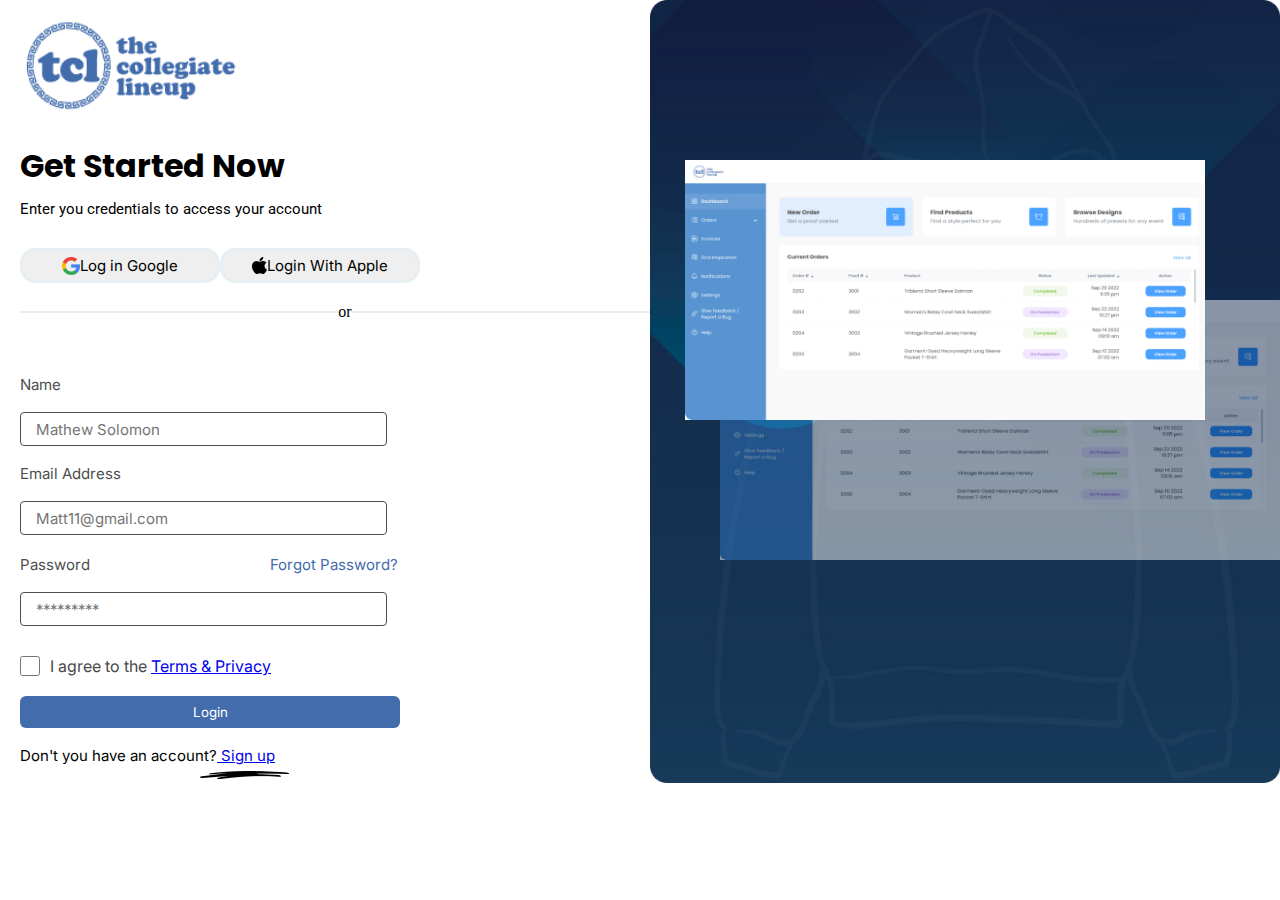
==== index.html @ 04aa2e56 "initial commit" ====
<!DOCTYPE html>
<html lang="en">
<head>
    <meta charset="UTF-8">
    <meta name="viewport" content="width=device-width, initial-scale=1.0">
    <title>TCL Home</title>
    <link rel="stylesheet" href="index.css">
    <link href='https://fonts.googleapis.com/css?family=Poppins' rel='stylesheet'>
    <link href='https://fonts.googleapis.com/css?family=Roboto' rel='stylesheet'>
    <link href='https://fonts.googleapis.com/css?family=Inter' rel='stylesheet'>
</head>
<body>
       <div class="grid">
        <div class="left">
            <img class="logo" src="Logo png.png" alt="">
            <h1 class="main-header">Get Started Now</h1>
            <p class="para">Enter you credentials to access your account</p>
            <div class="buttons">
                <div class="google"><button class="btn1"><img src="logos_google-icon.png" alt=""><p>Log in Google</p></button></div>
                <div class="apple"><button class="btn1"><img src="Vector.png" alt=""><p>Login With Apple</button></div>
            </div>
            <div class="hrline">
                <hr style="width: 20px; margin: auto;">
               <p>or</p>
                <hr style=" margin: auto;">
            </div>
            <br><br><br>
            <p class="name">Name</p>
            <br>
            <input class="name-input" type="text" placeholder="Mathew Solomon">
            <br><br>
            <p class="name">Email Address</p>
            <br>
            <input class="name-input" type="email" placeholder="Matt11@gmail.com">
            <br>
            <div class="forgetPass">
                <p class="name">Password</p>
                <p class="forget">Forgot Password?</p>
            </div>
            
            <p></p>
            <br>
            <input class="name-input" type="password" placeholder="*********">
            <br>
            <div class="termCond">
                <input type="checkbox">
                <p>I agree to the <a href="#">Terms & Privacy</a></p>
            </div>
            <div class="login">
                <Button>Login</Button>
            </div>
            <br>
            <p class="dont">Don't you have an account?<a href="#"> Sign up</a></p>
            <img class="sign" src="Group.jpg" alt="sign">
            </div>
             
        <div class="right">
                <img class="img11" src="image 11.jpg">
                <img class="img12" src="image 12.jpg">
        </div>
    </div>
</body>
</html>
---- index.css ----
*{
    margin: 0;
    padding: 0;
}
.grid{
    margin-left: 20px;
    display: grid;
    grid-template-columns: 1fr 1fr;
}
.left{
    width: auto;
}
.logo{
    width: 222px;
    height: 93px;
    margin-top: 20px;
}
.main-header{
    margin-top: 25px;
    font-family: Poppins;
    color: #000000;
}
.para{
    font-size: 15px;
    margin-top: 10px;
    font-family: Roboto;
}
.buttons{
    padding-right: 30px;
    display: flex;
    margin-top: 30px;
}
.btn1{
    justify-content: center;
    align-items: center;
    display: flex;
    text-align: center;
    border:3px solid #E7EFF3;
    border-radius: 15px;
    width: 200px;
    height:35px;
    font-family: Inter;
    font-size: 15px;

}
.btn2{
    text-align: center;
    border:3px solid #E7EFF3;
    border-radius: 15px;
    width: 200px;
    height:50px;
    font-family: Inter;
    font-size: 15px;

}
.hr{
    display: flex;
}
.hrline{
    margin-top: 20px;
    display: flex;
}
.hrline hr{
       border: .5px #E7EFF3 solid;
        flex-grow: 1;
}
.hrline hr p{
    font-size: 15px;
    text-align: center;
    font-family: Inter;
}
.name{
    font-size: 15px;
    font-family: Inter;
    color: #4E4E4E;
}
.name-input{
    border-radius: 4px;
    padding-left: 15px;
    font-family: Inter;
    border:1px #4E4E4E solid;
    width: 350px;
    height: 32px;
    font-size: 15px;
}
.forgetPass{
    font-family: Inter;
    margin-top: 20px;
    display: flex;
}
.forget{
    font-size: 15px;
    color: #436CAD;

    padding-left: 180px;
}
.termCond{
    margin-top: 30px;
    display: flex;
}
.termCond input{

    border: 6px #494949 solid;
    width: 20px;
    height: 20px;
}
.termCond p{
    margin-left: 10px;
     font-family: Inter;
     color: #494949;
}
.login button{
    border: 0px white;
    margin-top: 20px;
    color: white;
    font-family: Inter;
    background-color:#436CAD;
    text-align: center;
    width: 380px;
    height: 32px;
    border-radius: 6px;
}
.dont{
    font-family: Inter;
    font-size: 15px;
}
.sign{
    margin-left: 180px;
}
/* Right */
.right{
    background-size: cover;
    background-image: url("./Background.jpg");
    background-repeat: no-repeat;
}
.img11{
    position: absolute;
    z-index: 1;
    margin-top: 300px;
    margin-left: 70px;
    width: 560px;
    height: 260px;
    opacity: 0.5;
}
.img12{
    position: absolute;
    margin-top: 160px;
    margin-left: 35px;
    width: 520px;
    height: 260px;
    z-index: 3;
}
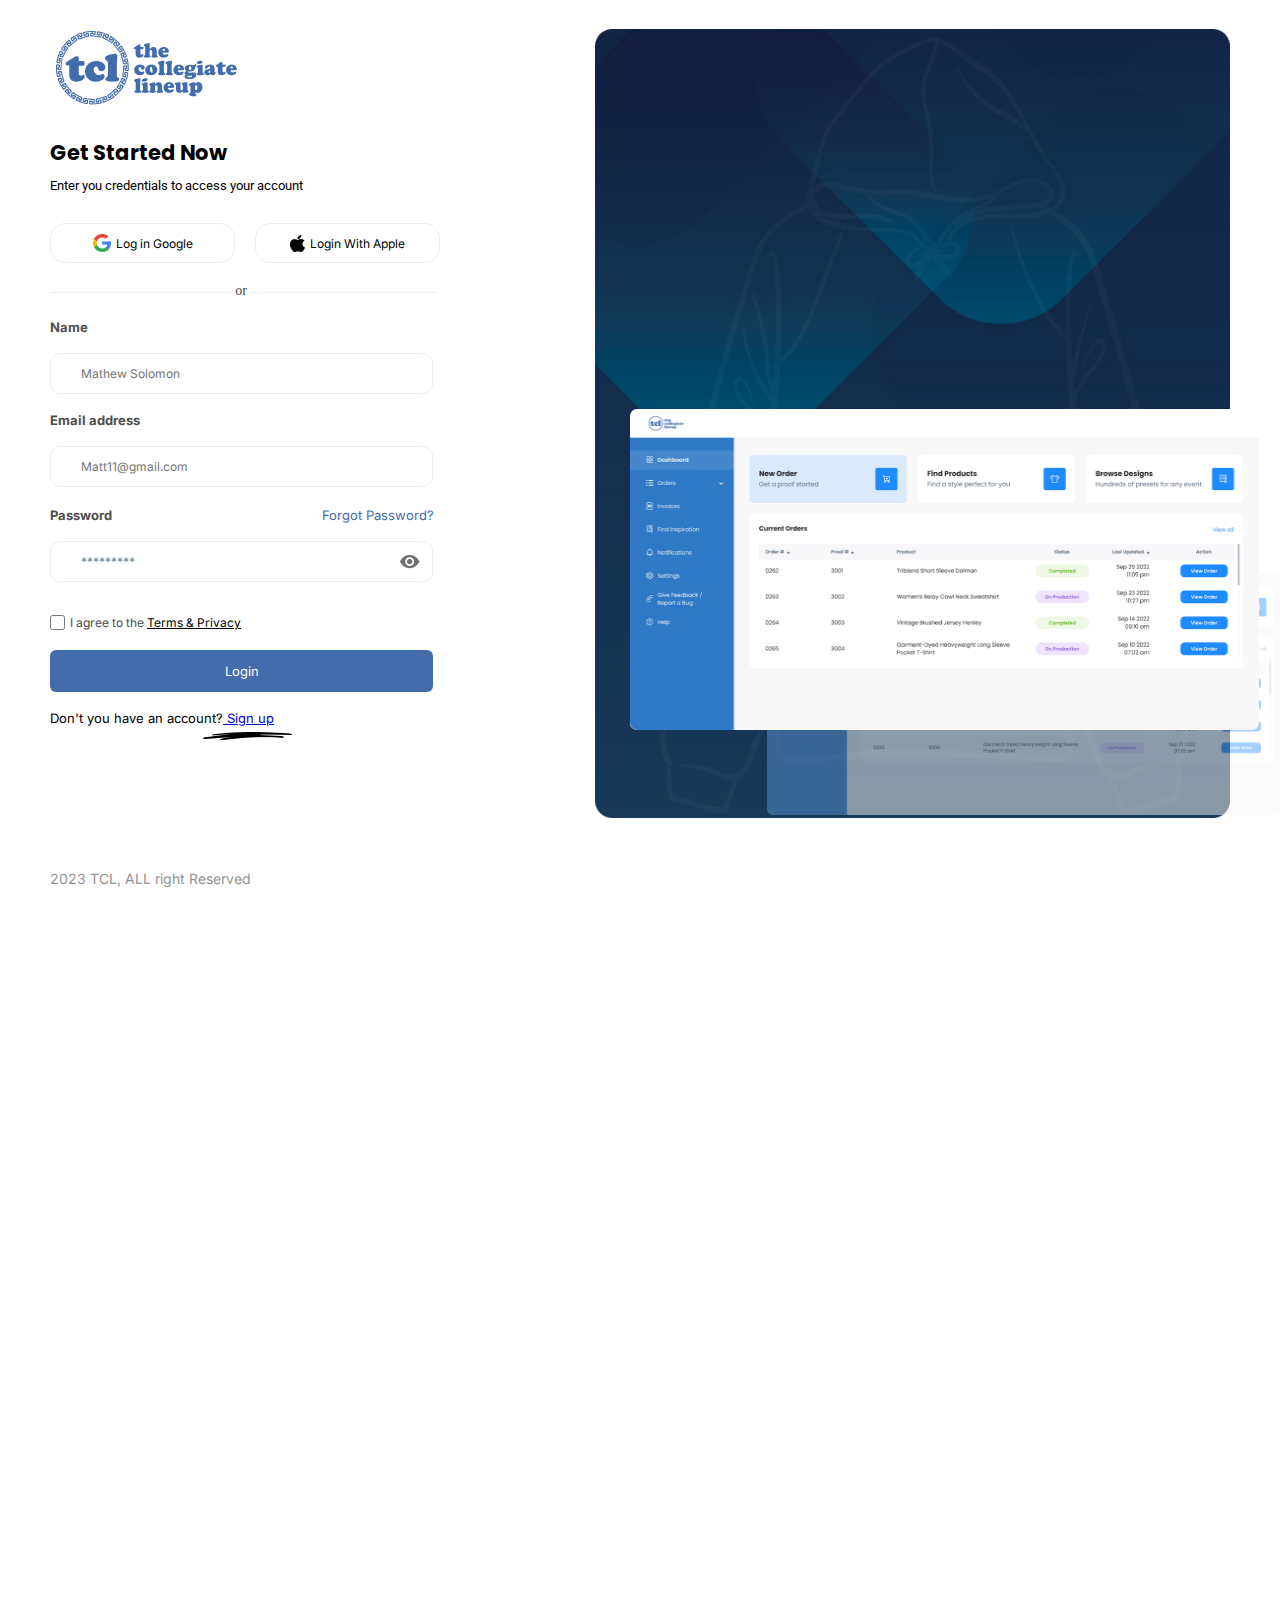
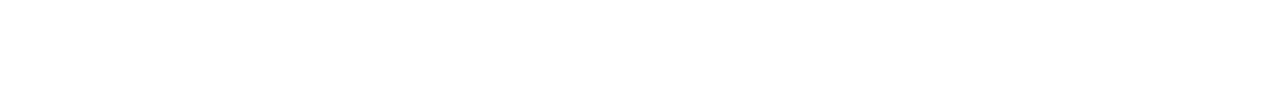
==== commit d40056f1: "initial commit" ====
--- a/index.html
+++ b/index.html
@@ -20,27 +20,30 @@
                 <div class="apple"><button class="btn1"><img src="Vector.png" alt=""><p>Login With Apple</button></div>
             </div>
             <div class="hrline">
-                <hr style="width: 20px; margin: auto;">
-               <p>or</p>
-                <hr style=" margin: auto;">
+                <hr style=" width: 245px;  margin: auto;">
+               &nbsp;<p>or</p>&nbsp;
+                <hr style="width: 250px; margin: auto;">
             </div>
-            <br><br><br>
+            <br>
             <p class="name">Name</p>
             <br>
             <input class="name-input" type="text" placeholder="Mathew Solomon">
             <br><br>
-            <p class="name">Email Address</p>
+            <p class="name">Email address</p>
             <br>
             <input class="name-input" type="email" placeholder="Matt11@gmail.com">
             <br>
             <div class="forgetPass">
                 <p class="name">Password</p>
-                <p class="forget">Forgot Password?</p>
+                <p class="forget"><a href="#">Forgot Password?</a></p>
             </div>
             
             <p></p>
             <br>
-            <input class="name-input" type="password" placeholder="*********">
+            <div id="eye">
+                <input id="name-input" class="name-input" type="password" placeholder="*********">
+            <img class="eye" src="pass.png" alt="">
+            </div>
             <br>
             <div class="termCond">
                 <input type="checkbox">
@@ -52,11 +55,18 @@
             <br>
             <p class="dont">Don't you have an account?<a href="#"> Sign up</a></p>
             <img class="sign" src="Group.jpg" alt="sign">
+            <br><br><br><br><br><br><br><br>
+            <div class="footer">
+                <p>2023 TCL, ALL right Reserved</p>
+            </div>
             </div>
              
         <div class="right">
-                <img class="img11" src="image 11.jpg">
-                <img class="img12" src="image 12.jpg">
+            <div class="divimg">
+                <img class="img11" src="image 12.jpg">
+                <img class="img12" src="image 11.jpg">
+            </div>
+                
         </div>
     </div>
 </body>
--- a/index.css
+++ b/index.css
@@ -2,151 +2,217 @@
     margin: 0;
     padding: 0;
 }
+
 .grid{
-    margin-left: 20px;
+    justify-content: space-around;
+    margin-top: 2.3%;
+    margin-left: 50px;
+    margin-right: 50px;
     display: grid;
-    grid-template-columns: 1fr 1fr;
-}
-.left{
-    width: auto;
-}
-.logo{
-    width: 222px;
-    height: 93px;
-    margin-top: 20px;
+    grid-template-columns: 1fr 1.3fr;
+    height: 50em;
+}
+#eye img{
+    position: absolute;
+    top: 13.5px;
+    left: 350px;
+    cursor: pointer;
+}
+#eye{
+    position: relative;
 }
 .main-header{
+    font-size: 21px;
+    font-weight: bold;
     margin-top: 25px;
     font-family: Poppins;
     color: #000000;
 }
 .para{
-    font-size: 15px;
+    font-weight: 400;
+    font-size: 13px;
     margin-top: 10px;
     font-family: Roboto;
 }
 .buttons{
-    padding-right: 30px;
+    color: #000000;
+    padding-right: 150px;
     display: flex;
     margin-top: 30px;
 }
+.google p{
+    padding-left: 5px;
+    font-size: 12px;
+}
+.google{
+    padding-right: 20px;
+}
+.apple p{
+    padding-left: 5px;
+    font-size: 12px;
+}
+.apple{
+    padding-right: 5px;
+    transform: 0.5s;
+}
 .btn1{
+    background-color: white;
     justify-content: center;
     align-items: center;
     display: flex;
     text-align: center;
-    border:3px solid #E7EFF3;
+    border:1px solid #E7EFF3;
     border-radius: 15px;
-    width: 200px;
-    height:35px;
-    font-family: Inter;
-    font-size: 15px;
-
+    width: 185px;
+    height: 40px;
+    font-family: Inter;
+    font-size: 13px;
+   cursor: pointer;
 }
 .btn2{
+    background-color: white;
     text-align: center;
-    border:3px solid #E7EFF3;
+    border:1px solid #E7EFF3;
     border-radius: 15px;
-    width: 200px;
-    height:50px;
-    font-family: Inter;
-    font-size: 15px;
+    width: 18px;
+    height:40px;
+    font-family: Inter;
+    font-size: 13px;
+   cursor: pointer;
 
 }
 .hr{
     display: flex;
 }
 .hrline{
+    color: #4E4E4E;
     margin-top: 20px;
     display: flex;
+    width: 386px;
 }
 .hrline hr{
-       border: .5px #E7EFF3 solid;
-        flex-grow: 1;
-}
-.hrline hr p{
-    font-size: 15px;
-    text-align: center;
-    font-family: Inter;
+       border: 0.01px #E7EFF3 solid;
+       border-top: 0.001px;
+       width: 180px;
+       height: px;
+}
+.hrline p{
+    font-size: 14px;
+    color: #4E4E4E;
 }
 .name{
-    font-size: 15px;
+    font-weight: bold;
+    font-size: 13px;
     font-family: Inter;
     color: #4E4E4E;
 }
 .name-input{
-    border-radius: 4px;
-    padding-left: 15px;
-    font-family: Inter;
-    border:1px #4E4E4E solid;
-    width: 350px;
-    height: 32px;
-    font-size: 15px;
+    border-radius: 10px;
+    padding-left: 30px;
+    padding-top: 2px;
+    padding-bottom: 2px;
+    font-family: Inter;
+    border:0.1px #E7EFF3 solid;
+    width: 351px;
+    height: 35px;
+    font-size: 12px;
 }
 .forgetPass{
     font-family: Inter;
     margin-top: 20px;
     display: flex;
 }
+.forget a{
+    color: #436CAD;
+    text-decoration: none;
+    font-size: 13px;
+}
 .forget{
-    font-size: 15px;
+    margin-left: 185px;
+    font-size: 11px;
     color: #436CAD;
 
-    padding-left: 180px;
+    padding-left: 25px;
+}
+.termCond a,p{
+    color: black;
+    font-size: 12px
 }
 .termCond{
-    margin-top: 30px;
+    margin-top: 15px;
     display: flex;
 }
 .termCond input{
 
     border: 6px #494949 solid;
-    width: 20px;
-    height: 20px;
+    width: 15px;
+    height: 15px;
 }
 .termCond p{
-    margin-left: 10px;
+    margin-left: 5px;
      font-family: Inter;
      color: #494949;
+     font-size: 12px;
 }
 .login button{
+    cursor: pointer;
     border: 0px white;
     margin-top: 20px;
     color: white;
     font-family: Inter;
     background-color:#436CAD;
     text-align: center;
-    width: 380px;
-    height: 32px;
+    width: 383px;
+    height: 42px;
     border-radius: 6px;
+    font-size: 13px;
 }
 .dont{
     font-family: Inter;
-    font-size: 15px;
+    font-size: 13px;
 }
 .sign{
-    margin-left: 180px;
-}
+    margin-left: 153px;
+}
+.footer p{
+    font-family: Inter;
+    color: #929292;
+    font-size: 14px;
+}
+/* .eye{
+    position: absolute;
+    left: 410px;
+    width: 17px;
+    top: 520px;
+    cursor: pointer;
+} */
 /* Right */
-.right{
-    background-size: cover;
-    background-image: url("./Background.jpg");
+.divimg{
+    width: 100%;
+    height: 185vh;
+    margin-right: 100px;
+    position: relative;
+    background-image: url("./Background.jpg"); 
     background-repeat: no-repeat;
+    background-size: contain;
+
 }
 .img11{
+    width: 513px;
+    height: 266px;
     position: absolute;
     z-index: 1;
-    margin-top: 300px;
-    margin-left: 70px;
-    width: 560px;
-    height: 260px;
+    top: 520px;
+    left: 172px;
     opacity: 0.5;
+    border-radius: 7px;
 }
 .img12{
-    position: absolute;
-    margin-top: 160px;
-    margin-left: 35px;
-    width: 520px;
-    height: 260px;
+    width: 629px;
+    height: 321px;
+    top: 380px;
+    left: 35px;
+    border-radius: 7px;
+    position: absolute;
     z-index: 3;
 }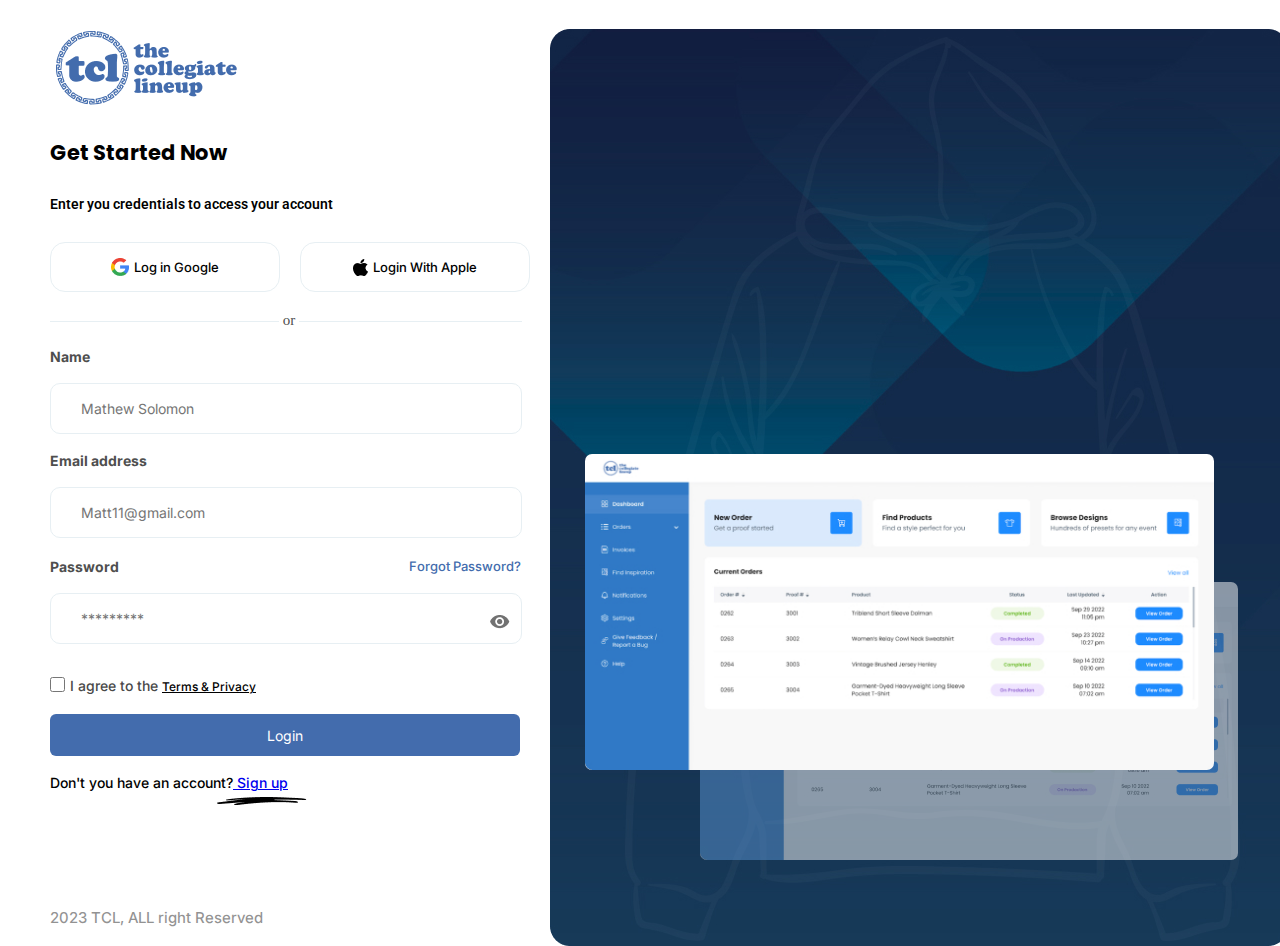
==== commit 2868848a: "initial commit" ====
--- a/index.html
+++ b/index.html
@@ -13,14 +13,16 @@
        <div class="grid">
         <div class="left">
             <img class="logo" src="Logo png.png" alt="">
+            <br>
             <h1 class="main-header">Get Started Now</h1>
+            <br>
             <p class="para">Enter you credentials to access your account</p>
             <div class="buttons">
                 <div class="google"><button class="btn1"><img src="logos_google-icon.png" alt=""><p>Log in Google</p></button></div>
                 <div class="apple"><button class="btn1"><img src="Vector.png" alt=""><p>Login With Apple</button></div>
             </div>
             <div class="hrline">
-                <hr style=" width: 245px;  margin: auto;">
+                <hr style=" width: 257px;  margin: auto;">
                &nbsp;<p>or</p>&nbsp;
                 <hr style="width: 250px; margin: auto;">
             </div>
@@ -41,7 +43,7 @@
             <p></p>
             <br>
             <div id="eye">
-                <input id="name-input" class="name-input" type="password" placeholder="*********">
+            <input id="name-input" class="name-input" type="password" placeholder="*********">
             <img class="eye" src="pass.png" alt="">
             </div>
             <br>
@@ -55,7 +57,7 @@
             <br>
             <p class="dont">Don't you have an account?<a href="#"> Sign up</a></p>
             <img class="sign" src="Group.jpg" alt="sign">
-            <br><br><br><br><br><br><br><br>
+            <br><br><br><br>
             <div class="footer">
                 <p>2023 TCL, ALL right Reserved</p>
             </div>
@@ -66,7 +68,6 @@
                 <img class="img11" src="image 12.jpg">
                 <img class="img12" src="image 11.jpg">
             </div>
-                
         </div>
     </div>
 </body>
--- a/index.css
+++ b/index.css
@@ -4,22 +4,22 @@
 }
 
 .grid{
-    justify-content: space-around;
     margin-top: 2.3%;
     margin-left: 50px;
-    margin-right: 50px;
+    margin-right: 20px;
     display: grid;
-    grid-template-columns: 1fr 1.3fr;
-    height: 50em;
+    grid-template-columns: 1fr 1fr;
+}
+#name-input{
+    position: relative;
 }
 #eye img{
+    top: 615px;
+    left: 490px;
+    cursor: pointer;
+}
+.eye{
     position: absolute;
-    top: 13.5px;
-    left: 350px;
-    cursor: pointer;
-}
-#eye{
-    position: relative;
 }
 .main-header{
     font-size: 21px;
@@ -30,11 +30,13 @@
 }
 .para{
     font-weight: 400;
-    font-size: 13px;
+    font-size: 14px;
     margin-top: 10px;
+    font-weight: 565;
     font-family: Roboto;
 }
 .buttons{
+    width: 350px;
     color: #000000;
     padding-right: 150px;
     display: flex;
@@ -42,18 +44,17 @@
 }
 .google p{
     padding-left: 5px;
-    font-size: 12px;
+    font-size: 13px;
 }
 .google{
     padding-right: 20px;
 }
 .apple p{
     padding-left: 5px;
-    font-size: 12px;
+    font-size: 13px;
 }
 .apple{
     padding-right: 5px;
-    transform: 0.5s;
 }
 .btn1{
     background-color: white;
@@ -63,10 +64,10 @@
     text-align: center;
     border:1px solid #E7EFF3;
     border-radius: 15px;
-    width: 185px;
-    height: 40px;
-    font-family: Inter;
-    font-size: 13px;
+    width: 230px;
+    height: 50px;
+    font-family: Inter;
+    font-size: 14px;
    cursor: pointer;
 }
 .btn2{
@@ -77,18 +78,15 @@
     width: 18px;
     height:40px;
     font-family: Inter;
-    font-size: 13px;
+    font-size: 14px;
    cursor: pointer;
 
-}
-.hr{
-    display: flex;
 }
 .hrline{
     color: #4E4E4E;
     margin-top: 20px;
     display: flex;
-    width: 386px;
+    width: 472px;
 }
 .hrline hr{
        border: 0.01px #E7EFF3 solid;
@@ -97,12 +95,12 @@
        height: px;
 }
 .hrline p{
-    font-size: 14px;
+    font-size: 15px;
     color: #4E4E4E;
 }
 .name{
     font-weight: bold;
-    font-size: 13px;
+    font-size: 14px;
     font-family: Inter;
     color: #4E4E4E;
 }
@@ -113,9 +111,9 @@
     padding-bottom: 2px;
     font-family: Inter;
     border:0.1px #E7EFF3 solid;
-    width: 351px;
-    height: 35px;
-    font-size: 12px;
+    width: 440px;
+    height: 45px;
+    font-size: 14px;
 }
 .forgetPass{
     font-family: Inter;
@@ -128,7 +126,7 @@
     font-size: 13px;
 }
 .forget{
-    margin-left: 185px;
+    margin-left: 265px;
     font-size: 11px;
     color: #436CAD;
 
@@ -136,7 +134,8 @@
 }
 .termCond a,p{
     color: black;
-    font-size: 12px
+    font-size: 12px;
+    font-weight: 500;
 }
 .termCond{
     margin-top: 15px;
@@ -152,7 +151,7 @@
     margin-left: 5px;
      font-family: Inter;
      color: #494949;
-     font-size: 12px;
+     font-size: 14px;
 }
 .login button{
     cursor: pointer;
@@ -162,55 +161,50 @@
     font-family: Inter;
     background-color:#436CAD;
     text-align: center;
-    width: 383px;
+    width: 470px;
     height: 42px;
     border-radius: 6px;
-    font-size: 13px;
+    font-size: 14px;
 }
 .dont{
     font-family: Inter;
-    font-size: 13px;
+    font-size: 14px;
 }
 .sign{
-    margin-left: 153px;
+    margin-left: 167px;
 }
 .footer p{
     font-family: Inter;
     color: #929292;
-    font-size: 14px;
-}
-/* .eye{
-    position: absolute;
-    left: 410px;
-    width: 17px;
-    top: 520px;
-    cursor: pointer;
-} */
-/* Right */
+    font-size: 15px;
+    padding-top: 45px;
+    font-weight: 450;
+}
+.right{
+    padding: 0%;
+}
 .divimg{
-    width: 100%;
-    height: 185vh;
-    margin-right: 100px;
+    padding: 0%;
+    width: 738px;
+    height: 917px;
     position: relative;
     background-image: url("./Background.jpg"); 
     background-repeat: no-repeat;
-    background-size: contain;
-
 }
 .img11{
-    width: 513px;
-    height: 266px;
+    /* width: 513px; */
+    /* height: 266px; */
     position: absolute;
     z-index: 1;
-    top: 520px;
-    left: 172px;
+    top: 553px;
+    left: 150px;
     opacity: 0.5;
     border-radius: 7px;
 }
 .img12{
     width: 629px;
-    height: 321px;
-    top: 380px;
+    /* height: 321px; */
+    top: 425px;
     left: 35px;
     border-radius: 7px;
     position: absolute;
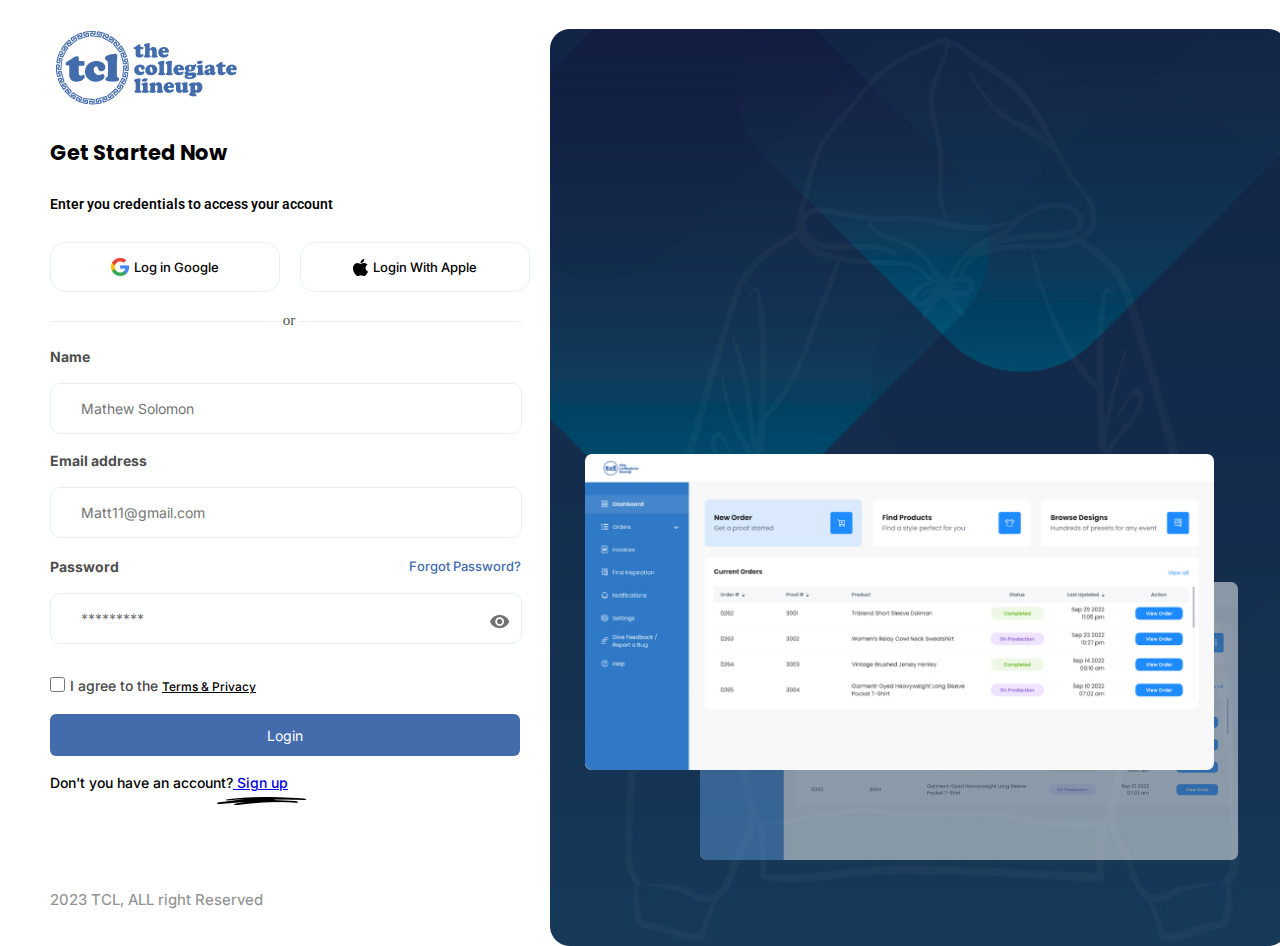
==== commit ee0d652f: "initial commit" ====
--- a/index.html
+++ b/index.html
@@ -57,7 +57,7 @@
             <br>
             <p class="dont">Don't you have an account?<a href="#"> Sign up</a></p>
             <img class="sign" src="Group.jpg" alt="sign">
-            <br><br><br><br>
+            <br><br><br>
             <div class="footer">
                 <p>2023 TCL, ALL right Reserved</p>
             </div>
--- a/index.css
+++ b/index.css
@@ -2,7 +2,6 @@
     margin: 0;
     padding: 0;
 }
-
 .grid{
     margin-top: 2.3%;
     margin-left: 50px;
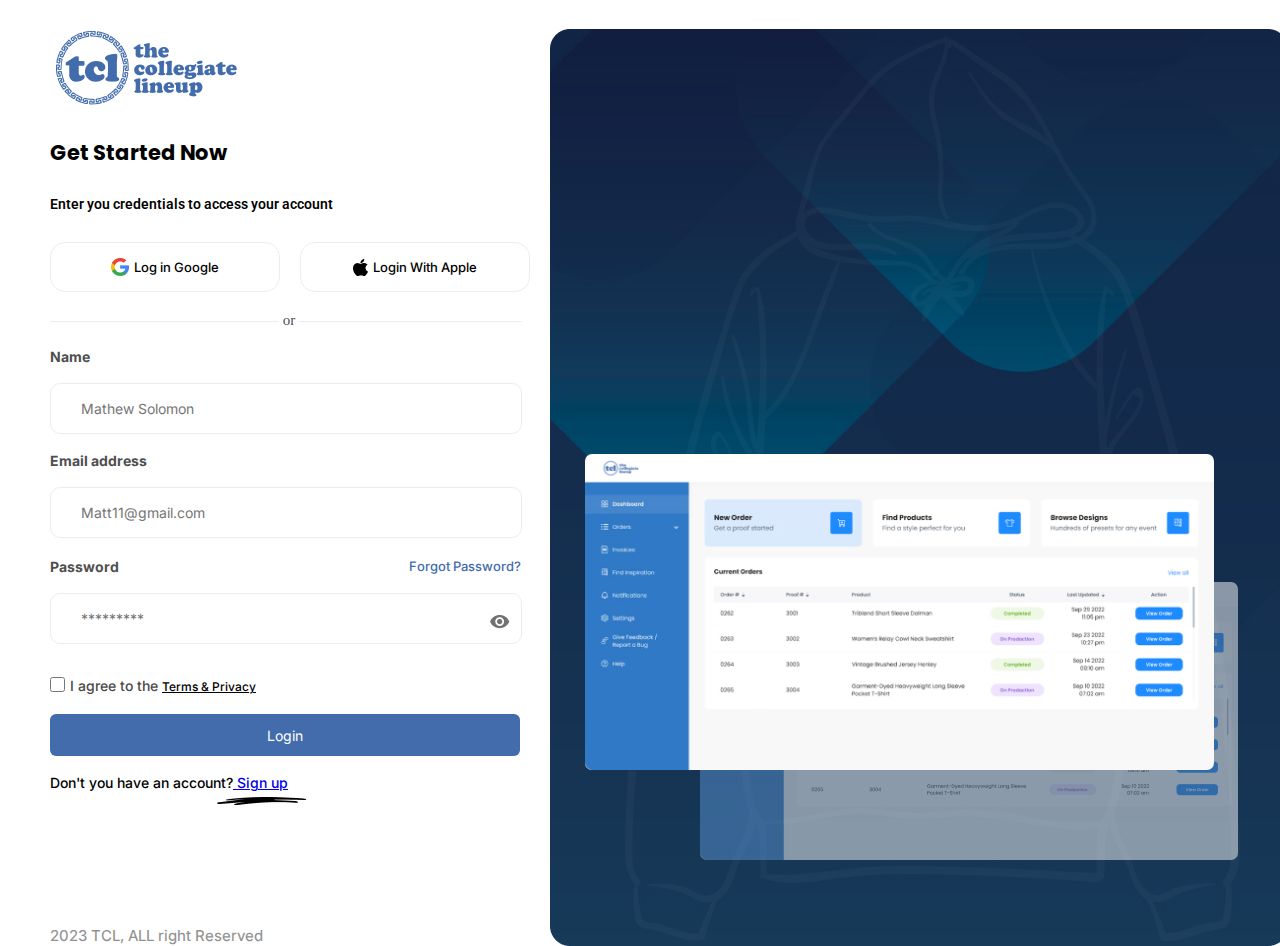
==== commit dd5dc7fc: "initial commit" ====
--- a/index.html
+++ b/index.html
@@ -57,7 +57,7 @@
             <br>
             <p class="dont">Don't you have an account?<a href="#"> Sign up</a></p>
             <img class="sign" src="Group.jpg" alt="sign">
-            <br><br><br>
+            <br><br><br><br><br>
             <div class="footer">
                 <p>2023 TCL, ALL right Reserved</p>
             </div>
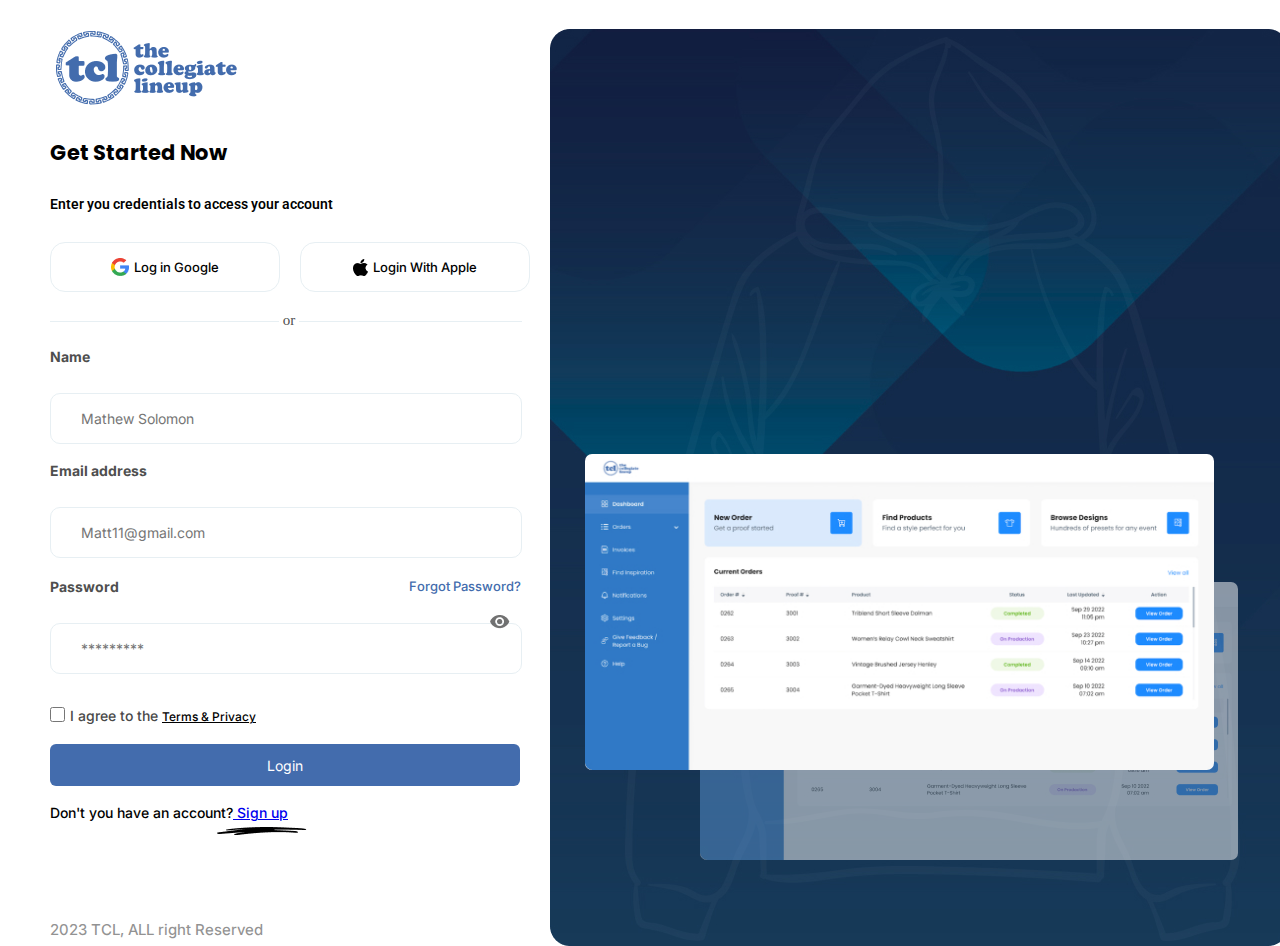
==== commit f2d172b3: "initial commit" ====
--- a/index.html
+++ b/index.html
@@ -57,7 +57,7 @@
             <br>
             <p class="dont">Don't you have an account?<a href="#"> Sign up</a></p>
             <img class="sign" src="Group.jpg" alt="sign">
-            <br><br><br><br><br>
+            <br><br><br>
             <div class="footer">
                 <p>2023 TCL, ALL right Reserved</p>
             </div>
--- a/index.css
+++ b/index.css
@@ -98,6 +98,7 @@
     color: #4E4E4E;
 }
 .name{
+    padding-bottom: 10px;
     font-weight: bold;
     font-size: 14px;
     font-family: Inter;
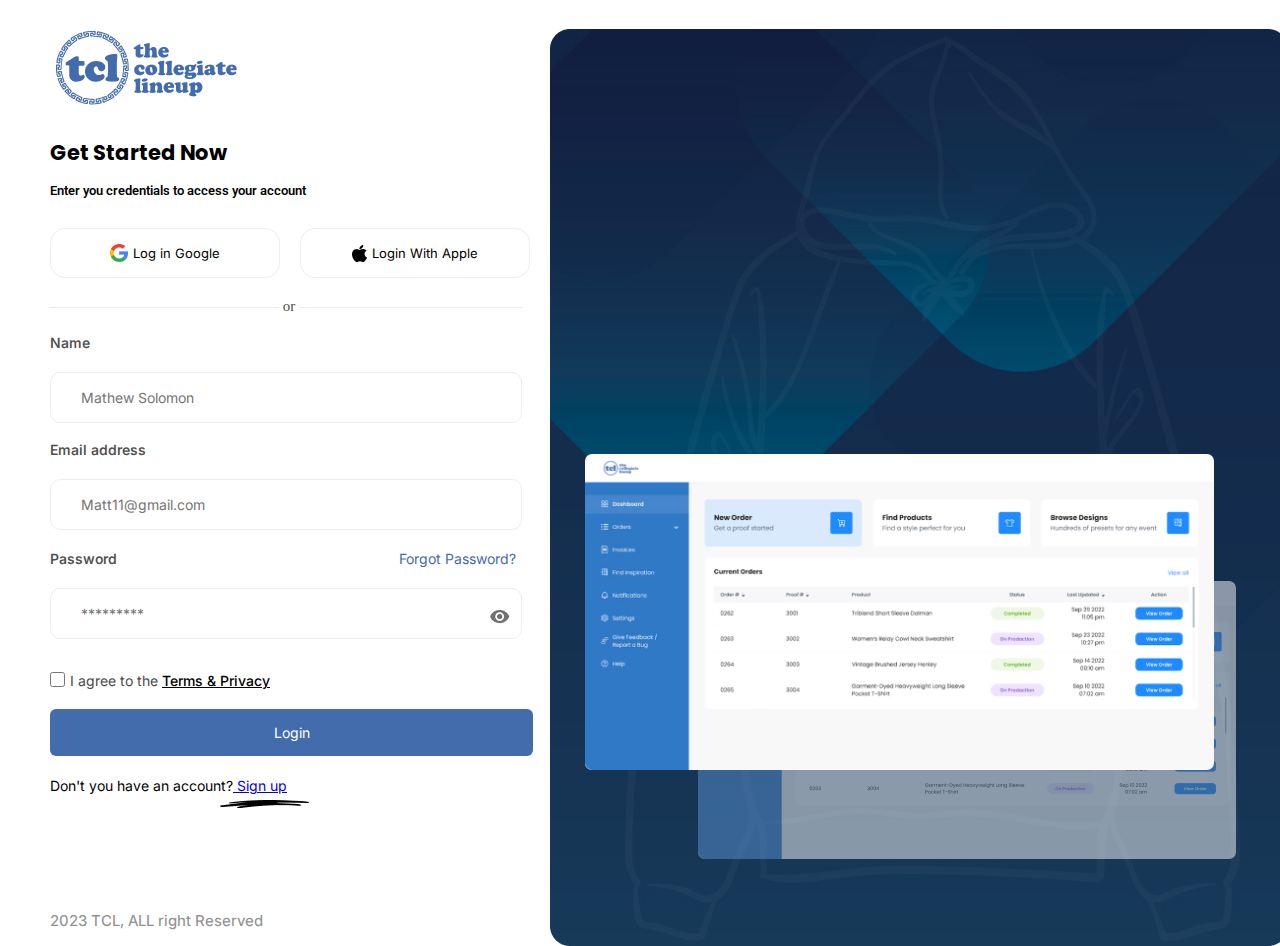
==== commit 9444dad7: "initial commit" ====
--- a/index.html
+++ b/index.html
@@ -15,7 +15,6 @@
             <img class="logo" src="Logo png.png" alt="">
             <br>
             <h1 class="main-header">Get Started Now</h1>
-            <br>
             <p class="para">Enter you credentials to access your account</p>
             <div class="buttons">
                 <div class="google"><button class="btn1"><img src="logos_google-icon.png" alt=""><p>Log in Google</p></button></div>
@@ -57,7 +56,7 @@
             <br>
             <p class="dont">Don't you have an account?<a href="#"> Sign up</a></p>
             <img class="sign" src="Group.jpg" alt="sign">
-            <br><br><br>
+            <br><br><br><br>
             <div class="footer">
                 <p>2023 TCL, ALL right Reserved</p>
             </div>
--- a/index.css
+++ b/index.css
@@ -13,12 +13,12 @@
     position: relative;
 }
 #eye img{
-    top: 615px;
+    top: 610px;
     left: 490px;
     cursor: pointer;
+    position: absolute;
 }
 .eye{
-    position: absolute;
 }
 .main-header{
     font-size: 21px;
@@ -28,9 +28,9 @@
     color: #000000;
 }
 .para{
-    font-weight: 400;
-    font-size: 14px;
-    margin-top: 10px;
+    font-weight: 350;
+    font-size: 13px;
+    margin-top: 15px;
     font-weight: 565;
     font-family: Roboto;
 }
@@ -96,10 +96,11 @@
 .hrline p{
     font-size: 15px;
     color: #4E4E4E;
+    font-weight: lighter;
 }
 .name{
-    padding-bottom: 10px;
-    font-weight: bold;
+    padding-bottom: 3px;
+    font-weight: 550;
     font-size: 14px;
     font-family: Inter;
     color: #4E4E4E;
@@ -123,18 +124,18 @@
 .forget a{
     color: #436CAD;
     text-decoration: none;
-    font-size: 13px;
+    font-size: 14px;
 }
 .forget{
-    margin-left: 265px;
+    margin-left: 257px;
     font-size: 11px;
     color: #436CAD;
 
     padding-left: 25px;
 }
-.termCond a,p{
+.termCond a{
     color: black;
-    font-size: 12px;
+    font-size: 14px;
     font-weight: 500;
 }
 .termCond{
@@ -142,7 +143,6 @@
     display: flex;
 }
 .termCond input{
-
     border: 6px #494949 solid;
     width: 15px;
     height: 15px;
@@ -161,17 +161,19 @@
     font-family: Inter;
     background-color:#436CAD;
     text-align: center;
-    width: 470px;
-    height: 42px;
+    width: 483px;
+    height: 47px;
     border-radius: 6px;
     font-size: 14px;
 }
 .dont{
-    font-family: Inter;
-    font-size: 14px;
+    margin-top: 3px;
+    font-family: Inter;
+    font-size: 14px;
+    font-weight: 400;
 }
 .sign{
-    margin-left: 167px;
+    margin-left: 169.5px;
 }
 .footer p{
     font-family: Inter;
@@ -196,8 +198,8 @@
     /* height: 266px; */
     position: absolute;
     z-index: 1;
-    top: 553px;
-    left: 150px;
+    top: 552px;
+    left: 148px;
     opacity: 0.5;
     border-radius: 7px;
 }
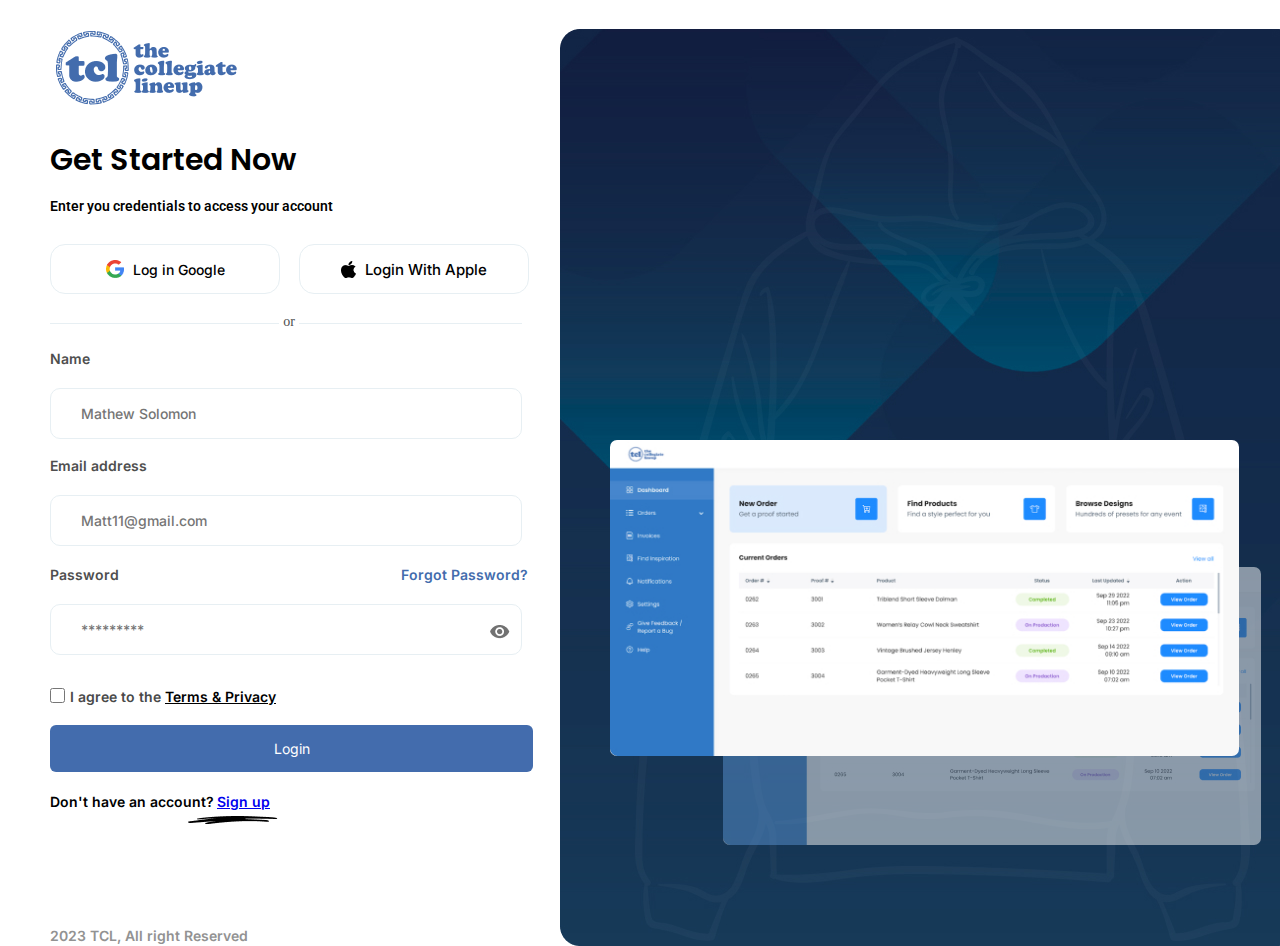
==== commit 68721c38: "initial commit" ====
--- a/index.html
+++ b/index.html
@@ -54,11 +54,11 @@
                 <Button>Login</Button>
             </div>
             <br>
-            <p class="dont">Don't you have an account?<a href="#"> Sign up</a></p>
+            <p class="dont">Don't have an account?<a href="#">Sign up</a></p>
             <img class="sign" src="Group.jpg" alt="sign">
             <br><br><br><br>
             <div class="footer">
-                <p>2023 TCL, ALL right Reserved</p>
+                <p>2023 TCL, All right Reserved</p>
             </div>
             </div>
              
--- a/index.css
+++ b/index.css
@@ -13,7 +13,7 @@
     position: relative;
 }
 #eye img{
-    top: 610px;
+    top: 625px;
     left: 490px;
     cursor: pointer;
     position: absolute;
@@ -21,39 +21,44 @@
 .eye{
 }
 .main-header{
-    font-size: 21px;
-    font-weight: bold;
+    font-size: 30px;
+    font-weight: 600;
     margin-top: 25px;
     font-family: Poppins;
     color: #000000;
 }
 .para{
-    font-weight: 350;
-    font-size: 13px;
+    font-weight: 400;
+    font-size: 14px;
     margin-top: 15px;
     font-weight: 565;
     font-family: Roboto;
 }
+
 .buttons{
-    width: 350px;
+    width: 360px;
     color: #000000;
     padding-right: 150px;
     display: flex;
     margin-top: 30px;
 }
 .google p{
-    padding-left: 5px;
-    font-size: 13px;
+    padding-left: 9px;
+    font-size: 14px;
+    font-weight: 500;
 }
 .google{
-    padding-right: 20px;
+    width: 218px;
+    padding-right: 31px;
 }
 .apple p{
-    padding-left: 5px;
-    font-size: 13px;
+    padding-left: 9px;
+    font-size: 15px;
+    font-weight: 500;
 }
 .apple{
-    padding-right: 5px;
+    width: 218px;
+    padding-right: 100px;
 }
 .btn1{
     background-color: white;
@@ -94,13 +99,13 @@
        height: px;
 }
 .hrline p{
-    font-size: 15px;
+    font-size: 14px;
     color: #4E4E4E;
-    font-weight: lighter;
+    font-weight: 500;
 }
 .name{
     padding-bottom: 3px;
-    font-weight: 550;
+    font-weight: 600;
     font-size: 14px;
     font-family: Inter;
     color: #4E4E4E;
@@ -115,6 +120,13 @@
     width: 440px;
     height: 45px;
     font-size: 14px;
+    font-weight: 500;
+    outline: none;
+}
+input:focus{
+    border: 1px solid #436CAD;
+    box-shadow: 0.5px 0.3px 2px #436CAD;
+    outline: none;
 }
 .forgetPass{
     font-family: Inter;
@@ -125,6 +137,7 @@
     color: #436CAD;
     text-decoration: none;
     font-size: 14px;
+    font-weight: 600;
 }
 .forget{
     margin-left: 257px;
@@ -136,7 +149,7 @@
 .termCond a{
     color: black;
     font-size: 14px;
-    font-weight: 500;
+    font-weight: 600;
 }
 .termCond{
     margin-top: 15px;
@@ -152,6 +165,7 @@
      font-family: Inter;
      color: #494949;
      font-size: 14px;
+     font-weight: 600;
 }
 .login button{
     cursor: pointer;
@@ -166,21 +180,24 @@
     border-radius: 6px;
     font-size: 14px;
 }
+.dont a{
+    padding-left:3px;
+}
 .dont{
     margin-top: 3px;
     font-family: Inter;
     font-size: 14px;
-    font-weight: 400;
+    font-weight: 600;
 }
 .sign{
-    margin-left: 169.5px;
+    margin-left: 138px;
 }
 .footer p{
     font-family: Inter;
     color: #929292;
-    font-size: 15px;
     padding-top: 45px;
-    font-weight: 450;
+    font-weight: 600;
+    font-size: 14px;
 }
 .right{
     padding: 0%;
@@ -198,16 +215,16 @@
     /* height: 266px; */
     position: absolute;
     z-index: 1;
-    top: 552px;
-    left: 148px;
+    top: 538px;
+    left: 163px;
     opacity: 0.5;
     border-radius: 7px;
 }
 .img12{
     width: 629px;
     /* height: 321px; */
-    top: 425px;
-    left: 35px;
+    top: 411px;
+    left: 50px;
     border-radius: 7px;
     position: absolute;
     z-index: 3;
